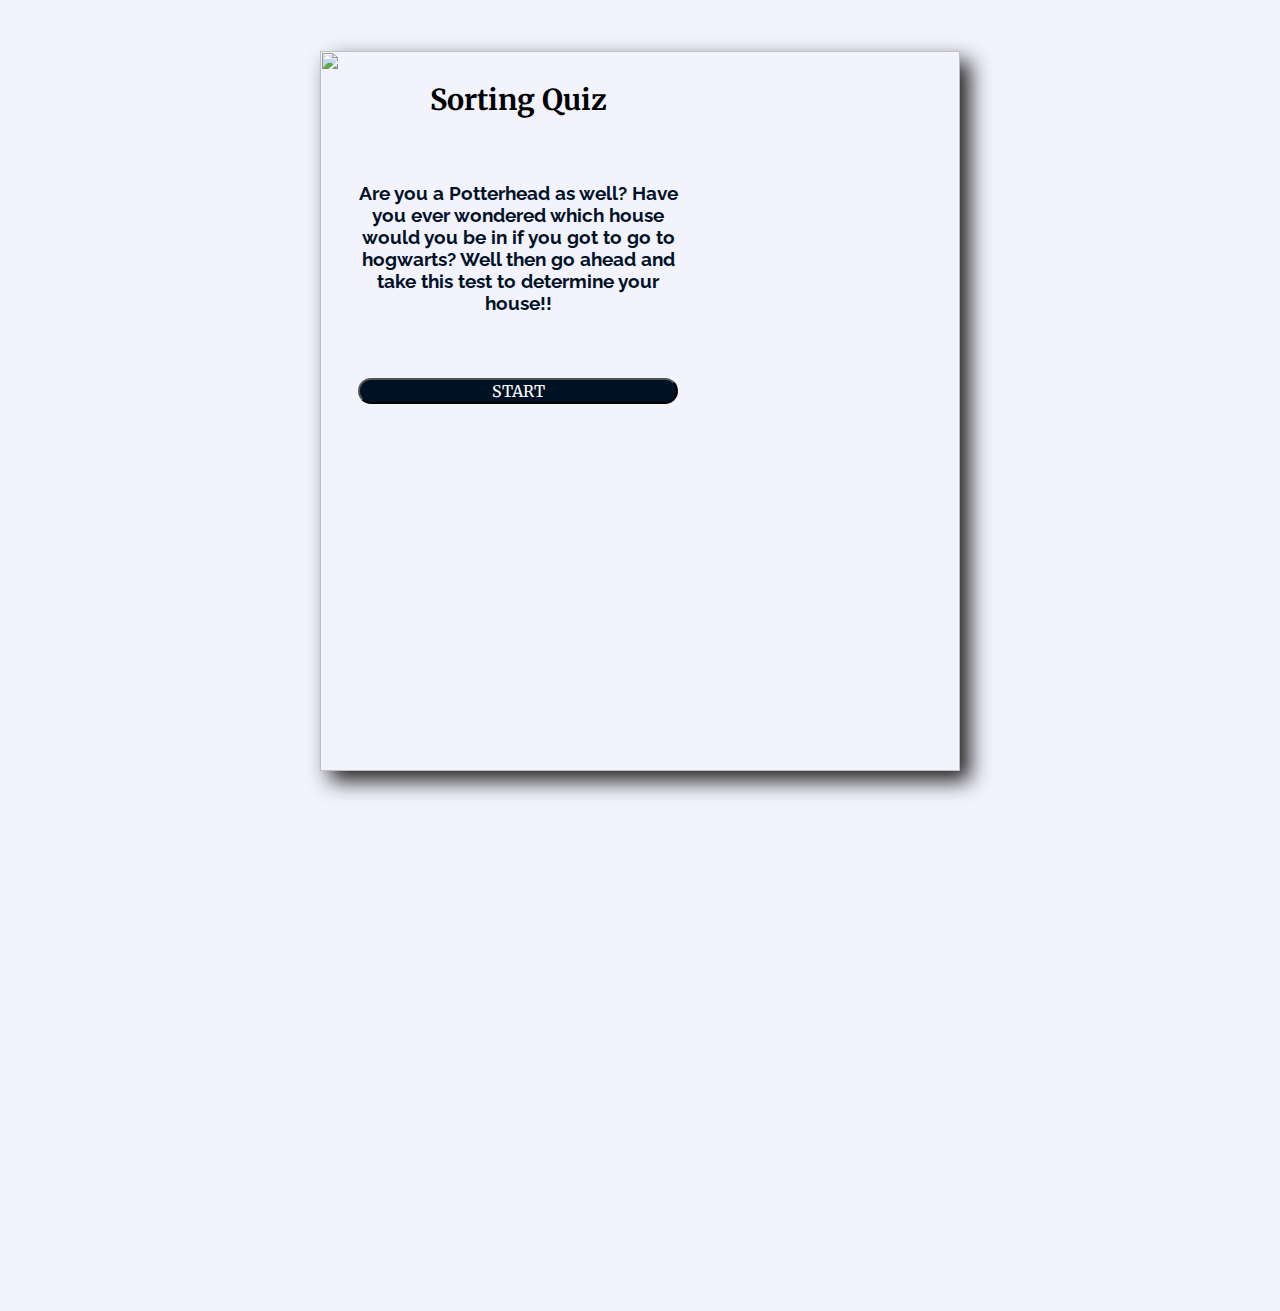
==== claiming.html @ 6234aec1 "Add files via upload" ====
<!DOCTYPE html>
<html lang="en">
<head>
    <meta charset="UTF-8">
    <meta name="viewport" content="width=device-width, initial-scale=1.0">
    <meta http-equiv="X-UA-Compatible" content="ie=edge">
    <title>Sorting quiz</title>
    <link rel="stylesheet" href="claiming.css">
    <link href="https://fonts.googleapis.com/css?family=Merriweather|Raleway&display=swap" rel="stylesheet">
</head>
<body>
    <div class="container">
        <div id="heading"  >
            <img src="https://images.unsplash.com/photo-1518727713078-80d11060492e?ixlib=rb-1.2.1&q=85&fm=jpg&crop=entropy&cs=srgb&ixid=eyJhcHBfaWQiOjE0NTg5fQ">
            <br>
            <h1 class="one">Sorting Quiz</h1>
            <h3 class="one">Are you a Potterhead as well? Have you ever wondered which house would you be in if 
                you got to go to hogwarts? Well then go ahead and take this test to determine 
                your house!!
            </h3>
        </div>
        <button id="start" class="one">START</button>
        <div id="quiz">
            
            <p class="questions"></p>
            <div class="answers"></div>
            <div id="result">

                </div>
        </div>
        

    </div>

<script type="text/javascript" src="claiming.js"></script>
</body>
</html>
---- claiming.css ----
body{
    
    margin:0px;
    background-color: rgba(194, 194, 250, 0.2);
}



#heading img{
    margin-left:25vw;
    margin-top:4vw;
    width:50vw;
    height:80vh;
    position: absolute;
    z-index:-1;
    box-shadow: 10px 10px 20px #222;
       
}

.one{
    display: flex;
    flex-direction: column;
    justify-content: left;
    align-items: center;
    margin-top:5vw;
    margin-left:28vw;
    text-overflow: break-word;
    width:25vw;
    height:fit-content;
}

h1{
    font-family: 'Merriweather', serif;
    font-size:1.8em;
    color:black;
    font-display: bold;
}

h3{
    font-family: 'Raleway', sans-serif;
    text-align:center;
    color: #011126;
    font-size:1.2em;
    text-overflow: break-word;
}

button{
    
    align-self: center;
    font-family: 'Merriweather',serif;
    font-size:1em;
    font-display: bold;
    border-radius:15px;
    color:#fff;
    background-color: #011126;
}

button:hover{
    color:#DCDDD8;
    background-color: #131b64;
    box-shadow: 3px 3px 5px #222;
    cursor: pointer;
}



#quiz section,.questions,.answers{
    display: flex;
    width:45vw;
    height:fit-content;
    margin-left:25vw;
    margin-top:4vw;
    justify-content: flex-start;
    align-items: flex-start;
    text-align: center;
    text-overflow: break-word;


}
.questions{
    padding-top:85px;
    font-family:  'Merriweather',serif;
    font-size:1.1em;
    color:#fff;
    margin:auto;
    text-overflow: break-word;
}
.answers div{
    display:inline-block;
    margin:10px auto auto auto;
    font-family: 'Raleway', sans-serif;
    margin:auto;
    padding:10px;
    font-display: bold;
    color:#011126;
    font-size:1em;
    border-radius: 15px;
    border: 1.5px #222;
    background-color: #DCDDD8;
    width:48.5vw;
    align-self:center;
}
.answers{
    display: flex;
    flex-direction: column;
    justify-content: space-evenly;
}

.answers div:hover{
    color:rgb(136, 180, 247);
    background-color: #666;
    cursor: pointer;
}

#quiz section{
    margin-left:25vw;
    margin-top:4vw;
    width:51vw;
    height:80vh;
    position: absolute;
    z-index: -2;
    box-shadow: 10px 10px 20px #222;
    background-color: #011126;
    color:#fff;
}

#result{
    margin-left:25vw;
    margin-top:4vw;
    width:51vw;
    height:80vh;
    position: absolute;
    z-index: -1;
}
h2{
    font-family: 'Merriweather', serif;
    font-size:2.3em;
    color:#000;
    font-display: bold;
    
    margin-top:35px;
    text-align:center;
}

#result button{
    background-color: #000;
    color: #fff;
    margin-top:220px;
    margin-left:270px;
    padding:7px 15px;
}

#result button:hover{
    background-color:#222;
    color: #DCDDD8;
    box-shadow: 3px 3px 5px #222;
    cursor: pointer;
}
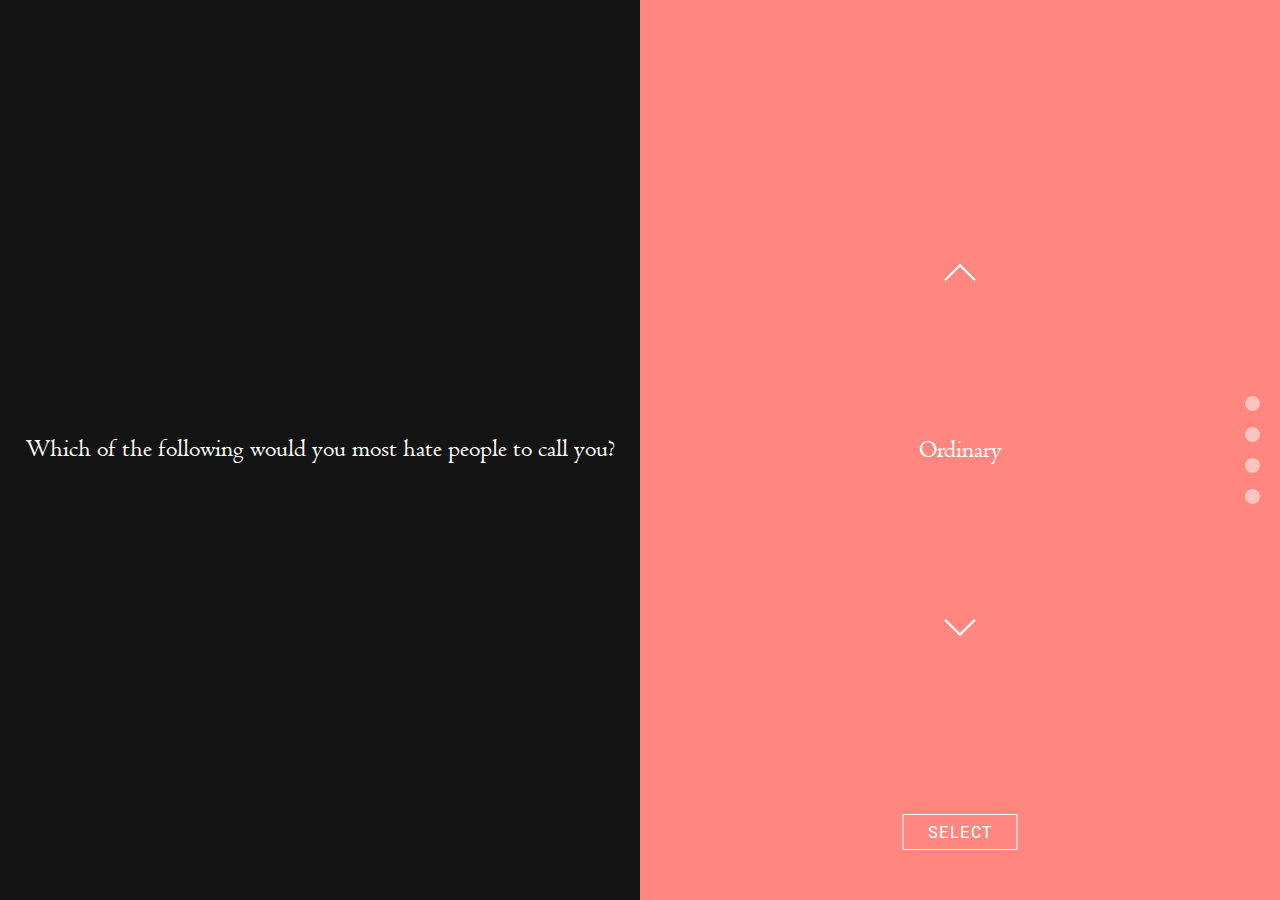
==== commit e6f20138: "Add files via upload" ====
--- a/claiming.html
+++ b/claiming.html
@@ -3,35 +3,46 @@
 <head>
     <meta charset="UTF-8">
     <meta name="viewport" content="width=device-width, initial-scale=1.0">
-    <meta http-equiv="X-UA-Compatible" content="ie=edge">
-    <title>Sorting quiz</title>
+    <title>Find Your Wand</title>
     <link rel="stylesheet" href="claiming.css">
-    <link href="https://fonts.googleapis.com/css?family=Merriweather|Raleway&display=swap" rel="stylesheet">
 </head>
 <body>
     <div class="container">
-        <div id="heading"  >
-            <img src="https://images.unsplash.com/photo-1518727713078-80d11060492e?ixlib=rb-1.2.1&q=85&fm=jpg&crop=entropy&cs=srgb&ixid=eyJhcHBfaWQiOjE0NTg5fQ">
-            <br>
-            <h1 class="one">Sorting Quiz</h1>
-            <h3 class="one">Are you a Potterhead as well? Have you ever wondered which house would you be in if 
-                you got to go to hogwarts? Well then go ahead and take this test to determine 
-                your house!!
-            </h3>
+        <div class="questions" id="questions"></div>
+        <div class="answers-container" id="answers-container">
+            <div class="answer-wrapper">
+                <button id="up-btn" class="arrow-btn"></button>
+                <div class="answer" id="answer"></div>
+                <button id="down-btn" class="arrow-btn"></button>
+            </div>
+            <div class="progress-indicator" id="progress-indicator"></div>
+            <button class="select-btn" id="select-btn">SELECT</button>
         </div>
-        <button id="start" class="one">START</button>
-        <div id="quiz">
-            
-            <p class="questions"></p>
-            <div class="answers"></div>
-            <div id="result">
-
-                </div>
-        </div>
-        
-
     </div>
-
-<script type="text/javascript" src="claiming.js"></script>
+    <div class="progress-indicator" id="progress-indicator">
+        <div class="progress-dot"></div>
+        <div class="progress-dot"></div>
+        <div class="progress-dot"></div>
+        <div class="progress-dot"></div>
+        <div class="progress-dot"></div>
+        <div class="progress-dot"></div>
+        <div class="progress-dot"></div>
+        <div class="progress-dot"></div>
+        <div class="progress-dot"></div>
+        <div class="progress-dot"></div>
+        <div class="progress-dot"></div>
+        <div class="progress-dot"></div>
+        <div class="progress-dot"></div>
+        <div class="progress-dot"></div>
+        <div class="progress-dot"></div>
+    </div>
+    <div id="result" style="display:none;"></div>
+    <script src="claiming.js"></script>
+    <script src="confetti.js"></script>
+    <script src="confetti_cacklestag.js"></script>
+    <script src="confetti_goldynroar.js"></script>
+    <script src="confetti_serpentiss.js"></script>
+    <script src="confetti_talonfall.js"></script>
+    <script src="confetti_berenheart.js"></script>
 </body>
-</html>+</html>
--- a/claiming.css
+++ b/claiming.css
@@ -1,158 +1,319 @@
-body{
+@font-face {
+    font-family: 'Magorian';
+    src: url('./fonts/MagorianSmart.ttf') format('truetype');
+}
+
+@font-face {
+    font-family: 'Roboto Regular';
+    src: url('./fonts/Roboto-Regular.woff') format('woff');
+}
+
+body, html {
+    height: 100%;
+    margin: 0;
+    overflow: hidden;
+    font-family: 'Magorian', serif;
+    background: #141414;
+    color: #fff;
+    user-select: none;
+}
+
+.container {
+    display: flex;
+    height: 100vh; /* Use vh for full viewport height */
+    width: 100vw; /* Use vw for full viewport width */
+    margin: 0;
+    padding: 0;
+    box-sizing: border-box; /* Include padding and border in the element's total width and height */
+}
+
+.questions, .answers-container {
+    flex: 1; /* Both children should take up equal space */
+    height: 100%;
+    display: flex;
+    flex-direction: column;
+    align-items: center;
+    justify-content: center;
+    text-align: center;
     
-    margin:0px;
-    background-color: rgba(194, 194, 250, 0.2);
-}
-
-
-
-#heading img{
-    margin-left:25vw;
-    margin-top:4vw;
-    width:50vw;
-    height:80vh;
-    position: absolute;
-    z-index:-1;
-    box-shadow: 10px 10px 20px #222;
-       
-}
-
-.one{
+}
+
+.questions {
+    background-color: #141414;
+    color: #fff;
+    font-size: 25px;
+    line-height: 1.6;
+}
+
+.answers-container {
+    width: 50%; /* Take up half of the flex container */
+    position: relative;
+    overflow: hidden; /* To clip the inner content */
+    padding: 0;
+    box-sizing: border-box; /* Include padding and border in the element's total width and height */
+    /* Remove any additional styling that might conflict with the width */
+}
+
+.answer-wrapper {
+    width: 100%;
+    height: 100%;
+    position: relative;
+    overflow: hidden; /* Ensures that content outside this container isn't shown */
+}
+
+.answer {
+    width: 100%;
+    height: 100%;
+    position: absolute;
+    top: 0;
+    left: 0;
+    font-size: 25px;
+}
+
+.answer-card {
+    position: absolute;
+    top: 0;
+    left: 0; /* Align the card to the top-left corner of the container */
+    width: 100%; /* Ensure card stretches to full container width */
+    height: 100%; /* Ensure card stretches to full container height */
+    display: flex;
+    align-items: center;
+    justify-content: center;
+    transition: transform 0.5s ease;
+    box-sizing: border-box; /* Include padding and border in the element's total width and height */
+}
+
+
+.arrow-btn {
+    background-color: transparent;
+    border: none;
+    cursor: pointer;
+    position: absolute;
+    width: 30px;
+    height: 30px;
+    transition: all 0.3s ease;
+    z-index: 10;
+}
+
+#up-btn {
+    top: 280px; /* Adjust as necessary */
+    left: 50%;
+    transform: translateX(-50%) rotate(-135deg);
+    z-index: 10;
+}
+
+#down-btn {
+    bottom: 280px; /* Adjust as necessary */
+    left: 50%;
+    transform: translateX(-50%) rotate(45deg);
+}
+
+.arrow-btn::before, .arrow-btn::after {
+    content: '';
+    position: absolute;
+    top: 50%;
+    left: 50%;
+    border: solid #fff;
+    border-width: 0 2px 2px 0;
+    display: inline-block;
+    padding: 10px;
+    transition: all 0.3s ease;
+}
+
+.arrow-btn:hover::after {
+    border-color: rgba(255, 255, 255, 1);
+    filter: drop-shadow(0 0 6px rgba(255, 255, 255, 0.5))
+            drop-shadow(0 0 3px rgba(255, 255, 255, 0.5))
+            drop-shadow(0 0 2px rgba(255, 255, 255, 0.5));
+    opacity: 1;
+}
+
+
+.select-btn {
+    font: 12px/18px "Roboto Regular", sans;
+    letter-spacing: 1.5px;
+    position: absolute;
+    bottom: 50px;
+    left: 50%;
+    transform: translateX(-50%);
+    background-color: transparent;
+    color: #fff;
+    border: 1px solid #fff;
+    padding: 8px 24px;
+    cursor: pointer;
+    font-size: 1em;
+    text-transform: uppercase;
+    transition: background-color 0.3s, color 0.3s;
+}
+
+.select-btn:hover {
+    background-color: #fff;
+    color: #000;
+}
+
+.scroll-smooth {
+    scroll-behavior: smooth;
+}
+
+
+.progress-indicator {
     display: flex;
     flex-direction: column;
-    justify-content: left;
+    position: absolute;
+    top: 50%;
+    right: 20px;
+    transform: translateY(-50%);
+}
+
+.progress-dot {
+    width: 15px;
+    height: 15px;
+    margin: 8px 0;
+    border-radius: 50%;
+    background: rgba(255,255,255,0.5); /* Semi-transparent white for inactive dots */
+    position: relative;
+    transition: background-color 0.3s; /* Transition for the dot background */
+}
+
+.progress-dot::after {
+    content: '';
+    display: block;
+    width: 100%;
+    height: 100%;
+    border-radius: 50%;
+    position: absolute;
+    top: 0;
+    left: 0;
+    background-color: #fff;
+    transform: scale(0); /* Start from center and invisible */
+    transition: transform 0.3s ease-out; /* Smooth transition for transform changes */
+    will-change: transform;
+}
+
+.progress-dot.active::after {
+    animation: pop-in .35s forwards; /* Animation when the dot becomes active */
+    animation-fill-mode: forwards; /* Ensure the state is maintained after animation ends */
+}
+
+@keyframes pop-in {
+    0% {
+        transform: scale(0); /* Start from the center */
+    }
+    100% {
+        transform: scale(1); /* Return to the actual size */
+    }
+}
+
+@keyframes shrink-out {
+    0% {
+        transform: scale(1); /* Ensure starting at full size */
+    }
+    100% {
+        transform: scale(0); /* Shrink to center */
+    }
+}
+
+.progress-dot.shrink::after {
+    animation: shrink-out 0.4s forwards; /* Apply the shrinking animation */
+    animation-fill-mode: forwards; /* Ensure the state is maintained after animation ends */
+}
+
+.progress-dot.hidden {
+    display: none; /* Hide the dot */
+}
+
+.progress-dot.no-animation::after,
+.progress-dot.no-animation {
+    transition: none !important;
+    animation: none !important;
+}
+
+
+#result {
+    position: absolute;
+    top: 50%; /* Center vertically */
+    left: 50%; /* Center horizontally */
+    transform: translate(-50%, -50%); /* Adjust for exact centering */
+    width: auto;
+    height: auto;
+    display: flex;
     align-items: center;
-    margin-top:5vw;
-    margin-left:28vw;
-    text-overflow: break-word;
-    width:25vw;
-    height:fit-content;
-}
-
-h1{
-    font-family: 'Merriweather', serif;
-    font-size:1.8em;
-    color:black;
-    font-display: bold;
-}
-
-h3{
-    font-family: 'Raleway', sans-serif;
-    text-align:center;
-    color: #011126;
-    font-size:1.2em;
-    text-overflow: break-word;
-}
-
-button{
-    
-    align-self: center;
-    font-family: 'Merriweather',serif;
-    font-size:1em;
-    font-display: bold;
-    border-radius:15px;
-    color:#fff;
-    background-color: #011126;
-}
-
-button:hover{
-    color:#DCDDD8;
-    background-color: #131b64;
-    box-shadow: 3px 3px 5px #222;
+    justify-content: center;
+    flex-direction: column;
+    background-color: #011a32; /* Dark blue background, adjust the color to match your theme */
+    color: #fff;
+    font-size: 2em;
+    line-height: 1.6;
+    display: none;
+    font-family: 'Magorian Regular', serif;
+    padding: 50px; /* Add some padding */
+    box-sizing: border-box;
+    border-radius: 10px; /* Optional: if you want rounded corners */
+}
+
+.result-container {
+    position: relative;
+    background-color: transparent; /* Make the container transparent */
+    max-width: 600px; /* Set a max width for the container */
+    margin: auto;
+    display: flex;
+    flex-direction: column;
+    justify-content: center;
+    align-items: center;
+}
+
+.badge-image {
+    width: 60%; /* Relative size to the container */
+    height: auto; /* Maintain aspect ratio */
+    margin-top: 2em;
+}
+
+.result-container h1 {
+    font-size: 60px; /* Larger font size */
+    color: #f0f0f0; /* Slightly off-white color for better readability */
+    margin: -.2em;
+    margin-bottom: 2em;
+    font-weight: normal;
+}
+
+.result-container p {
+    font-size: 35px; /* Adjust paragraph size as needed */
+    margin-bottom: 270px;
+}
+
+.result-container button {
+    font: 12px/18px "Roboto Regular", sans;
+    letter-spacing: 1.5px;
+    position: relative; /* Change position to relative */
+    margin: 0 10px; /* Add some space between the buttons */
+    margin-top: 15px;
+    background-color: transparent;
+    color: #fff;
+    border: 1px solid #fff;
+    padding: 12px 28px;
     cursor: pointer;
-}
-
-
-
-#quiz section,.questions,.answers{
-    display: flex;
-    width:45vw;
-    height:fit-content;
-    margin-left:25vw;
-    margin-top:4vw;
-    justify-content: flex-start;
-    align-items: flex-start;
-    text-align: center;
-    text-overflow: break-word;
-
-
-}
-.questions{
-    padding-top:85px;
-    font-family:  'Merriweather',serif;
-    font-size:1.1em;
-    color:#fff;
-    margin:auto;
-    text-overflow: break-word;
-}
-.answers div{
-    display:inline-block;
-    margin:10px auto auto auto;
-    font-family: 'Raleway', sans-serif;
-    margin:auto;
-    padding:10px;
-    font-display: bold;
-    color:#011126;
-    font-size:1em;
-    border-radius: 15px;
-    border: 1.5px #222;
-    background-color: #DCDDD8;
-    width:48.5vw;
-    align-self:center;
-}
-.answers{
-    display: flex;
-    flex-direction: column;
-    justify-content: space-evenly;
-}
-
-.answers div:hover{
-    color:rgb(136, 180, 247);
-    background-color: #666;
-    cursor: pointer;
-}
-
-#quiz section{
-    margin-left:25vw;
-    margin-top:4vw;
-    width:51vw;
-    height:80vh;
-    position: absolute;
-    z-index: -2;
-    box-shadow: 10px 10px 20px #222;
-    background-color: #011126;
-    color:#fff;
-}
-
-#result{
-    margin-left:25vw;
-    margin-top:4vw;
-    width:51vw;
-    height:80vh;
-    position: absolute;
-    z-index: -1;
-}
-h2{
-    font-family: 'Merriweather', serif;
-    font-size:2.3em;
-    color:#000;
-    font-display: bold;
-    
-    margin-top:35px;
-    text-align:center;
-}
-
-#result button{
-    background-color: #000;
-    color: #fff;
-    margin-top:220px;
-    margin-left:270px;
-    padding:7px 15px;
-}
-
-#result button:hover{
-    background-color:#222;
-    color: #DCDDD8;
-    box-shadow: 3px 3px 5px #222;
-    cursor: pointer;
-}+    font-size: 1em;
+    text-transform: uppercase;
+    transition: background-color 0.3s, color 0.3s;
+    bottom: 0; /* Align buttons to the bottom of the container */
+}
+
+.result-container button:hover {
+    background-color: #fff;
+    color: #000;
+}
+
+/* Optional: Add responsiveness for smaller screens */
+@media (max-width: 768px) {
+    .badge-image {
+        width: 80%; /* Increase size for smaller screens */
+    }
+
+    .result-container h1 {
+        font-size: 2.5em;
+    }
+
+    .result-container p {
+        font-size: 1em;
+    }
+}
